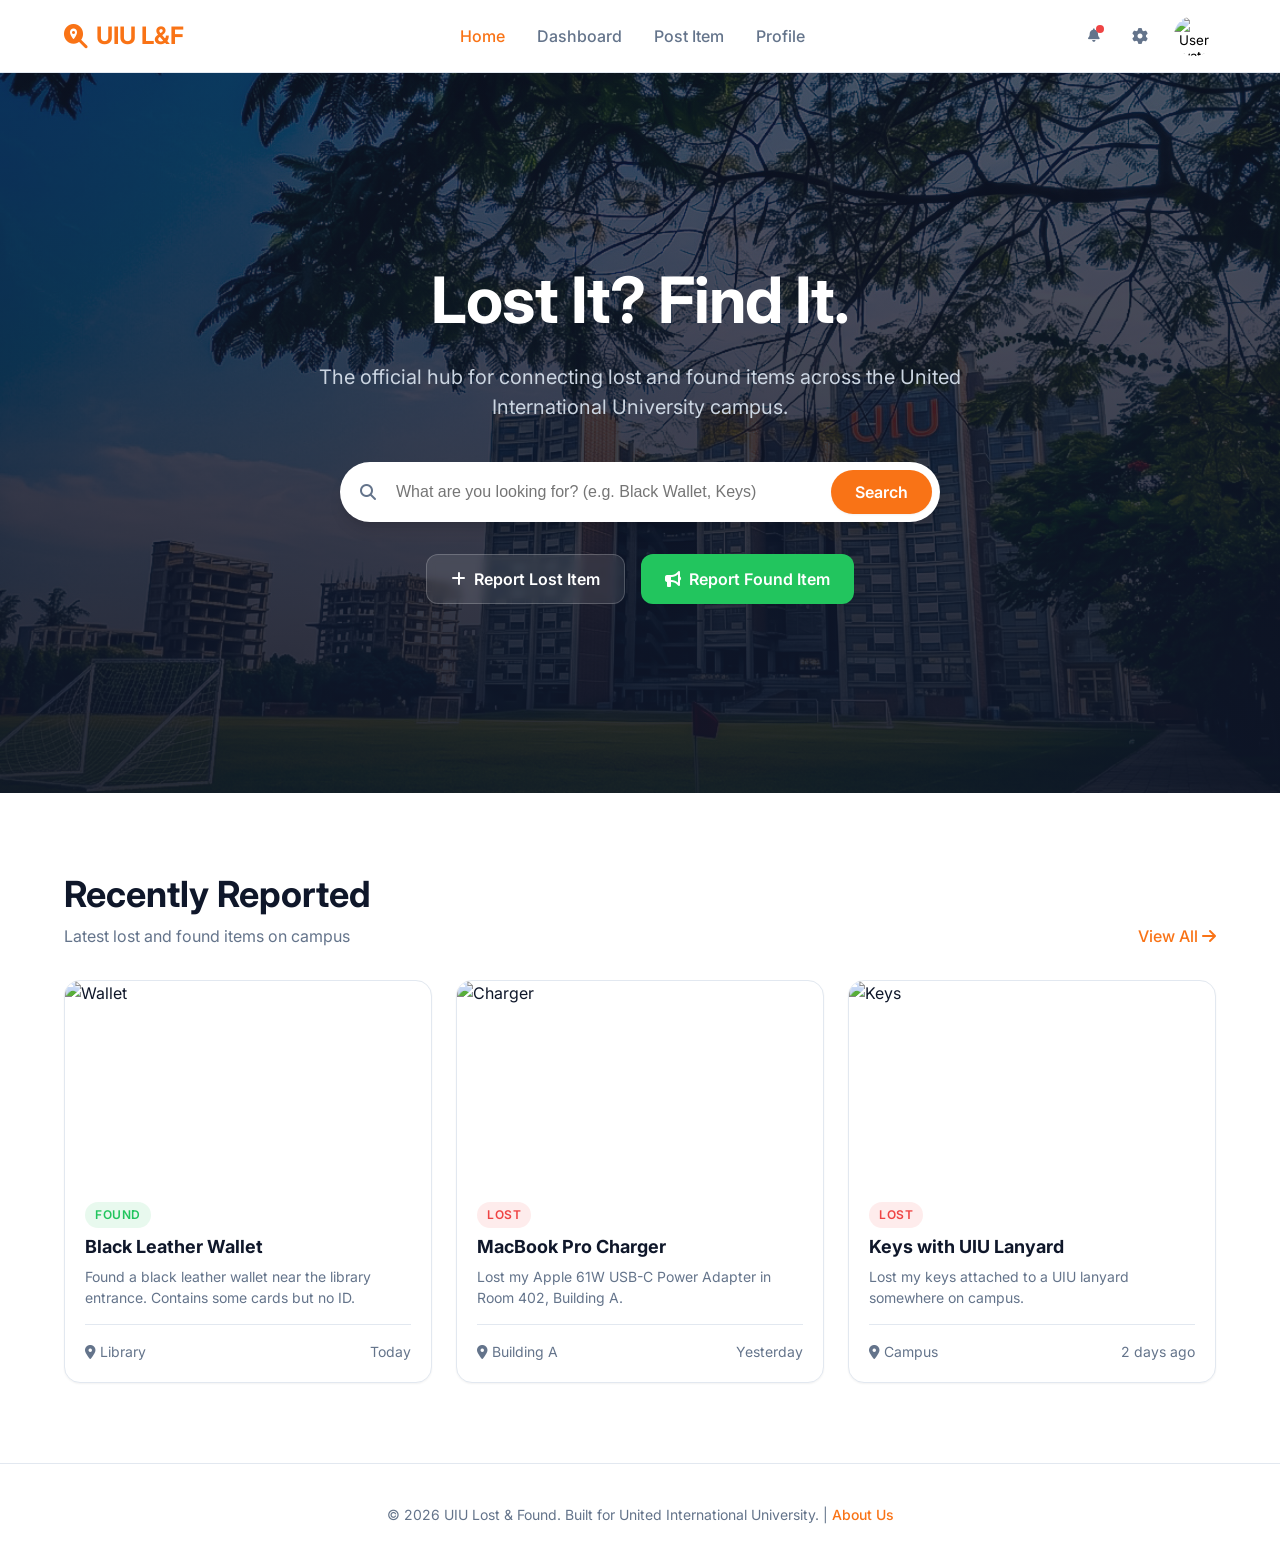
==== index.html @ c74669cc "Add files via upload" ====
<!DOCTYPE html>
<html lang="en" data-theme="light">
<head>
    <meta charset="UTF-8">
    <meta name="viewport" content="width=device-width, initial-scale=1.0">
    <title>UIU Lost & Found | Home</title>
    <meta name="description" content="Find lost items or report found items at United International University.">
    <link rel="stylesheet" href="https://cdnjs.cloudflare.com/ajax/libs/font-awesome/6.4.0/css/all.min.css">
    <link rel="stylesheet" href="css/style.css">
</head>
<body>

    <!-- Navbar -->
    <nav class="navbar">
        <div class="container">
            <a href="index.html" class="logo">
                <i class="fas fa-search-location"></i> UIU L&F
            </a>
            
            <div class="hamburger" id="hamburger">
                <span></span>
                <span></span>
                <span></span>
            </div>

            <ul class="nav-links" id="navMenu">
                <li><a href="index.html" class="nav-link active">Home</a></li>
                <li><a href="dashboard.html" class="nav-link">Dashboard</a></li>
                <li><a href="post.html" class="nav-link">Post Item</a></li>
                <li><a href="profile.html" class="nav-link">Profile</a></li>
            </ul>

            <div class="nav-actions" id="navActions">
                <!-- Logged Out State -->
                <div id="loggedOutState" style="display: none;">
                    <a href="login.html" class="btn btn-primary">Login</a>
                </div>
                
                <!-- Logged In State -->
                <div id="loggedInState" style="display: flex; align-items: center; gap: 16px;">
                    <div style="position: relative;">
                        <button class="btn-icon" id="notifBtn">
                            <i class="fas fa-bell"></i>
                            <span style="position: absolute; top: 4px; right: 4px; width: 8px; height: 8px; background-color: var(--danger); border-radius: 50%;"></span>
                        </button>
                        <!-- Notification Panel -->
                        <div class="notification-panel" id="notifPanel">
                            <div class="notification-header">
                                <h4>Notifications</h4>
                                <a href="#" style="font-size: 0.875rem; color: var(--primary);">Mark all read</a>
                            </div>
                            <div class="notification-list">
                                <div class="notification-item unread">
                                    <i class="fas fa-comment text-primary mt-1"></i>
                                    <div>
                                        <p style="font-size: 0.875rem; margin-bottom: 4px;">Someone commented on your post 'MacBook Charger'</p>
                                        <span style="font-size: 0.75rem; color: var(--text-secondary);">2 mins ago</span>
                                    </div>
                                </div>
                                <div class="notification-item">
                                    <i class="fas fa-check-circle text-success mt-1" style="color: var(--success);"></i>
                                    <div>
                                        <p style="font-size: 0.875rem; margin-bottom: 4px;">Your claimed item 'Blue Water Bottle' was approved</p>
                                        <span style="font-size: 0.75rem; color: var(--text-secondary);">1 day ago</span>
                                    </div>
                                </div>
                            </div>
                        </div>
                    </div>
                    
                    <a href="settings.html" class="btn-icon"><i class="fas fa-cog"></i></a>
                    
                    <div style="position: relative; display: flex; align-items: center;">
                        <button class="profile-avatar-btn" id="profileBtn">
                            <img src="https://ui-avatars.com/api/?name=John+Doe&background=f97316&color=fff" alt="User Avatar" class="profile-avatar">
                        </button>
                        
                        <!-- Profile Dropdown -->
                        <div class="profile-dropdown" id="profileDropdown">
                            <div class="dropdown-header">
                                <img src="https://ui-avatars.com/api/?name=John+Doe&background=f97316&color=fff" alt="User Avatar" class="dropdown-avatar">
                                <div>
                                    <h4>John Doe</h4>
                                    <p>john.doe@uiu.ac.bd</p>
                                </div>
                            </div>
                            <ul class="dropdown-menu">
                                <li><a href="profile.html"><i class="fas fa-user"></i> My Profile</a></li>
                                <li><a href="dashboard.html"><i class="fas fa-th-large"></i> Dashboard</a></li>
                                <li><a href="settings.html"><i class="fas fa-cog"></i> Settings</a></li>
                                <li class="dropdown-divider"></li>
                                <li><a href="#" id="logoutBtn" style="color: var(--danger);"><i class="fas fa-sign-out-alt"></i> Logout</a></li>
                            </ul>
                        </div>
                    </div>
                </div>
            </div>
        </div>
    </nav>

    <!-- Hero Section -->
    <header class="hero">
        <img src="assets/UIU.png" alt="UIU Campus" class="hero-bg">
        <div class="hero-overlay"></div>
        <div class="hero-content">
            <h1>Lost It? Find It.</h1>
            <p>The official hub for connecting lost and found items across the United International University campus.</p>
            
            <div class="hero-search">
                <i class="fas fa-search" style="color: var(--text-secondary); margin-left: 12px; align-self: center;"></i>
                <input type="text" placeholder="What are you looking for? (e.g. Black Wallet, Keys)">
                <button class="btn btn-primary" style="border-radius: var(--radius-full);" onclick="window.location.href='dashboard.html'">Search</button>
            </div>
            
            <div class="mt-4" style="display: flex; gap: 16px; justify-content: center; flex-wrap: wrap;">
                <a href="post.html" class="btn btn-secondary" style="background: rgba(255,255,255,0.1); color: white; border-color: rgba(255,255,255,0.2); backdrop-filter: blur(4px);">
                    <i class="fas fa-plus"></i> Report Lost Item
                </a>
                <a href="post.html" class="btn btn-success">
                    <i class="fas fa-bullhorn"></i> Report Found Item
                </a>
            </div>
        </div>
    </header>

    <!-- Featured Items Section -->
    <section class="section bg-surface">
        <div class="container">
            <div style="display: flex; justify-content: space-between; align-items: flex-end; margin-bottom: 32px;">
                <div>
                    <h2 style="margin-bottom: 8px;">Recently Reported</h2>
                    <p style="color: var(--text-secondary);">Latest lost and found items on campus</p>
                </div>
                <a href="dashboard.html" style="color: var(--primary); font-weight: 500;">View All <i class="fas fa-arrow-right"></i></a>
            </div>

            <div class="grid grid-cols-3">
                <!-- Static Featured Cards for Landing Page -->
                <div class="card">
                    <img src="https://images.unsplash.com/photo-1627123424574-724758594e93?ixlib=rb-4.0.3&auto=format&fit=crop&w=500&q=60" alt="Wallet" class="card-img" loading="lazy">
                    <div class="card-body">
                        <div class="mb-1"><span class="badge badge-found">Found</span></div>
                        <h3 class="card-title">Black Leather Wallet</h3>
                        <p class="card-text">Found a black leather wallet near the library entrance. Contains some cards but no ID.</p>
                        <div class="card-footer">
                            <span style="font-size: 0.875rem; color: var(--text-secondary);"><i class="fas fa-map-marker-alt"></i> Library</span>
                            <span style="font-size: 0.875rem; color: var(--text-secondary);">Today</span>
                        </div>
                    </div>
                </div>

                <div class="card">
                    <img src="https://images.unsplash.com/photo-1583863788434-e58a36330cf0?ixlib=rb-4.0.3&auto=format&fit=crop&w=500&q=60" alt="Charger" class="card-img" loading="lazy">
                    <div class="card-body">
                        <div class="mb-1"><span class="badge badge-lost">Lost</span></div>
                        <h3 class="card-title">MacBook Pro Charger</h3>
                        <p class="card-text">Lost my Apple 61W USB-C Power Adapter in Room 402, Building A.</p>
                        <div class="card-footer">
                            <span style="font-size: 0.875rem; color: var(--text-secondary);"><i class="fas fa-map-marker-alt"></i> Building A</span>
                            <span style="font-size: 0.875rem; color: var(--text-secondary);">Yesterday</span>
                        </div>
                    </div>
                </div>

                <div class="card">
                    <img src="https://images.unsplash.com/photo-1582139329536-e7284fece509?ixlib=rb-4.0.3&auto=format&fit=crop&w=500&q=60" alt="Keys" class="card-img" loading="lazy">
                    <div class="card-body">
                        <div class="mb-1"><span class="badge badge-lost">Lost</span></div>
                        <h3 class="card-title">Keys with UIU Lanyard</h3>
                        <p class="card-text">Lost my keys attached to a UIU lanyard somewhere on campus.</p>
                        <div class="card-footer">
                            <span style="font-size: 0.875rem; color: var(--text-secondary);"><i class="fas fa-map-marker-alt"></i> Campus</span>
                            <span style="font-size: 0.875rem; color: var(--text-secondary);">2 days ago</span>
                        </div>
                    </div>
                </div>
            </div>
        </div>
    </section>

    <!-- Footer -->
    <footer style="background-color: var(--surface-color); padding: 40px 0; border-top: 1px solid var(--border-color); text-align: center;">
        <div class="container">
            <p style="color: var(--text-secondary); font-size: 0.875rem;">&copy; 2026 UIU Lost & Found. Built for United International University.</p>
        </div>
    </footer>

    <script src="js/data.js"></script>
    <script src="js/components.js"></script>
    <script src="js/app.js"></script>
</body>
</html>
---- css/style.css ----
@import url('https://fonts.googleapis.com/css2?family=Inter:wght@300;400;500;600;700&display=swap');

:root {
  /* Color System */
  --primary: #f97316;
  --primary-hover: #ea580c;
  --primary-light: #ffedd5;
  --secondary: #0ea5e9;
  --success: #22c55e;
  --danger: #ef4444;
  --warning: #f59e0b;
  
  /* Light Theme */
  --bg-color: #f8fafc;
  --surface-color: #ffffff;
  --text-primary: #0f172a;
  --text-secondary: #64748b;
  --border-color: #e2e8f0;
  
  /* Utilities */
  --shadow-sm: 0 1px 2px 0 rgb(0 0 0 / 0.05);
  --shadow-md: 0 4px 6px -1px rgb(0 0 0 / 0.1), 0 2px 4px -2px rgb(0 0 0 / 0.1);
  --shadow-lg: 0 10px 15px -3px rgb(0 0 0 / 0.1), 0 4px 6px -4px rgb(0 0 0 / 0.1);
  --shadow-hover: 0 20px 25px -5px rgb(0 0 0 / 0.1), 0 8px 10px -6px rgb(0 0 0 / 0.1);
  --radius-sm: 8px;
  --radius-md: 12px;
  --radius-lg: 16px;
  --radius-full: 9999px;
  
  --transition: all 0.3s ease;
  
  --container-width: 1200px;
}

[data-theme='dark'] {
  --bg-color: #0f172a;
  --surface-color: #1e293b;
  --text-primary: #f8fafc;
  --text-secondary: #94a3b8;
  --border-color: #334155;
  --primary-light: #431407;
  --shadow-sm: 0 1px 2px 0 rgb(0 0 0 / 0.3);
  --shadow-md: 0 4px 6px -1px rgb(0 0 0 / 0.4), 0 2px 4px -2px rgb(0 0 0 / 0.3);
  --shadow-lg: 0 10px 15px -3px rgb(0 0 0 / 0.5), 0 4px 6px -4px rgb(0 0 0 / 0.4);
  --shadow-hover: 0 20px 25px -5px rgb(0 0 0 / 0.6), 0 8px 10px -6px rgb(0 0 0 / 0.5);
}

* {
  margin: 0;
  padding: 0;
  box-sizing: border-box;
}

body {
  font-family: 'Inter', sans-serif;
  background-color: var(--bg-color);
  color: var(--text-primary);
  line-height: 1.5;
  transition: background-color var(--transition), color var(--transition);
  -webkit-font-smoothing: antialiased;
}

a {
  text-decoration: none;
  color: inherit;
}

ul {
  list-style: none;
}

button {
  cursor: pointer;
  border: none;
  background: none;
  font-family: inherit;
}

img {
  max-width: 100%;
  display: block;
}

/* Layout */
.container {
  max-width: var(--container-width);
  margin: 0 auto;
  padding: 0 24px;
}

/* Typography */
h1, h2, h3, h4, h5, h6 {
  font-weight: 700;
  line-height: 1.2;
}

h1 { font-size: 3rem; }
h2 { font-size: 2.25rem; }
h3 { font-size: 1.5rem; }

/* Buttons */
.btn {
  display: inline-flex;
  align-items: center;
  justify-content: center;
  padding: 12px 24px;
  border-radius: var(--radius-md);
  font-weight: 600;
  font-size: 1rem;
  transition: var(--transition);
  gap: 8px;
}

.btn-primary {
  background-color: var(--primary);
  color: white;
  box-shadow: var(--shadow-sm);
}

.btn-primary:hover {
  background-color: var(--primary-hover);
  transform: translateY(-2px);
  box-shadow: var(--shadow-md);
}

.btn-secondary {
  background-color: var(--surface-color);
  color: var(--text-primary);
  border: 1px solid var(--border-color);
}

.btn-secondary:hover {
  background-color: var(--bg-color);
  transform: translateY(-2px);
}

.btn-success {
  background-color: var(--success);
  color: white;
  box-shadow: var(--shadow-sm);
}

.btn-success:hover {
  background-color: #15803d;
  transform: translateY(-2px);
  box-shadow: var(--shadow-md);
}

.btn-icon {
  padding: 8px;
  border-radius: var(--radius-full);
  display: flex;
  align-items: center;
  justify-content: center;
  color: var(--text-secondary);
  transition: var(--transition);
}

.btn-icon:hover {
  background-color: var(--border-color);
  color: var(--text-primary);
}

/* Forms */
.form-group {
  margin-bottom: 20px;
}

.form-label {
  display: block;
  margin-bottom: 8px;
  font-weight: 500;
  color: var(--text-primary);
}

.form-control {
  width: 100%;
  padding: 12px 16px;
  border-radius: var(--radius-md);
  border: 1px solid var(--border-color);
  background-color: var(--bg-color);
  color: var(--text-primary);
  font-family: inherit;
  font-size: 1rem;
  transition: var(--transition);
}

.form-control:focus {
  outline: none;
  border-color: var(--primary);
  box-shadow: 0 0 0 3px var(--primary-light);
}

[data-theme='dark'] .toggle-password {
  color: #ffffff !important;
}

/* Navbar */
.navbar {
  position: sticky;
  top: 0;
  z-index: 100;
  background-color: rgba(var(--surface-color), 0.8);
  backdrop-filter: blur(12px);
  -webkit-backdrop-filter: blur(12px);
  border-bottom: 1px solid var(--border-color);
  background-color: var(--surface-color);
}

.navbar .container {
  display: flex;
  justify-content: space-between;
  align-items: center;
  height: 72px;
}

.logo {
  font-size: 1.5rem;
  font-weight: 700;
  color: var(--primary);
  display: flex;
  align-items: center;
  gap: 8px;
}

.nav-links {
  display: flex;
  gap: 32px;
  align-items: center;
}

.nav-link {
  font-weight: 500;
  color: var(--text-secondary);
  transition: var(--transition);
}

.nav-link:hover, .nav-link.active {
  color: var(--primary);
}

.nav-actions {
  display: flex;
  align-items: center;
  gap: 16px;
}

/* Cards */
.card {
  background-color: var(--surface-color);
  border-radius: var(--radius-lg);
  border: 1px solid var(--border-color);
  overflow: hidden;
  transition: var(--transition);
  box-shadow: var(--shadow-sm);
}

.card:hover {
  transform: translateY(-4px);
  box-shadow: var(--shadow-hover);
}

.card-img {
  width: 100%;
  height: 200px;
  object-fit: cover;
}

.card-body {
  padding: 20px;
}

.card-title {
  font-size: 1.125rem;
  margin-bottom: 8px;
}

.card-text {
  color: var(--text-secondary);
  font-size: 0.875rem;
  margin-bottom: 16px;
  display: -webkit-box;
  -webkit-line-clamp: 2;
  -webkit-box-orient: vertical;
  overflow: hidden;
}

.card-footer {
  display: flex;
  justify-content: space-between;
  align-items: center;
  padding-top: 16px;
  border-top: 1px solid var(--border-color);
}

/* Badges */
.badge {
  display: inline-flex;
  align-items: center;
  padding: 4px 10px;
  border-radius: var(--radius-full);
  font-size: 0.75rem;
  font-weight: 600;
  text-transform: uppercase;
  letter-spacing: 0.5px;
}

.badge-lost {
  background-color: rgba(239, 68, 68, 0.1);
  color: var(--danger);
}

.badge-found {
  background-color: rgba(34, 197, 94, 0.1);
  color: var(--success);
}

.badge-returned {
  background-color: rgba(14, 165, 233, 0.1);
  color: var(--secondary);
}

/* Hero Section */
.hero {
  position: relative;
  height: 80vh;
  min-height: 600px;
  display: flex;
  align-items: center;
  justify-content: center;
  text-align: center;
  color: white;
  overflow: hidden;
}

.hero-bg {
  position: absolute;
  top: 0;
  left: 0;
  width: 100%;
  height: 100%;
  object-fit: cover;
  z-index: -2;
}

.hero-overlay {
  position: absolute;
  top: 0;
  left: 0;
  width: 100%;
  height: 100%;
  background: linear-gradient(to bottom, rgba(15, 23, 42, 0.7), rgba(15, 23, 42, 0.9));
  z-index: -1;
}

[data-theme='dark'] .hero-overlay {
  background: linear-gradient(to bottom, rgba(15, 23, 42, 0.8), rgba(15, 23, 42, 0.95));
}

.hero-content {
  max-width: 800px;
  padding: 0 24px;
}

.hero h1 {
  margin-bottom: 24px;
  font-size: 4rem;
  letter-spacing: -1px;
}

.hero p {
  font-size: 1.25rem;
  color: #cbd5e1;
  margin-bottom: 40px;
}

.hero-search {
  display: flex;
  max-width: 600px;
  margin: 0 auto;
  background: white;
  border-radius: var(--radius-full);
  padding: 8px;
  box-shadow: var(--shadow-lg);
}

.hero-search input {
  flex: 1;
  border: none;
  background: transparent;
  padding: 0 20px;
  font-size: 1rem;
  color: #0f172a;
  outline: none;
}

/* Drag & Drop */
.drag-drop-area {
  border: 2px dashed var(--border-color);
  border-radius: var(--radius-md);
  padding: 40px;
  text-align: center;
  cursor: pointer;
  transition: var(--transition);
  background-color: var(--bg-color);
}

.drag-drop-area:hover, .drag-drop-area.dragover {
  border-color: var(--primary);
  background-color: var(--primary-light);
}

.drag-drop-icon {
  font-size: 3rem;
  color: var(--text-secondary);
  margin-bottom: 16px;
}

/* Modals */
.modal-overlay {
  position: fixed;
  top: 0;
  left: 0;
  width: 100%;
  height: 100%;
  background-color: rgba(0, 0, 0, 0.5);
  backdrop-filter: blur(4px);
  z-index: 1000;
  display: flex;
  align-items: center;
  justify-content: center;
  opacity: 0;
  visibility: hidden;
  transition: var(--transition);
}

.modal-overlay.active {
  opacity: 1;
  visibility: visible;
}

.modal {
  background-color: var(--surface-color);
  border-radius: var(--radius-lg);
  width: 100%;
  max-width: 500px;
  padding: 32px;
  box-shadow: var(--shadow-hover);
  transform: translateY(20px) scale(0.95);
  transition: var(--transition);
}

.modal-overlay.active .modal {
  transform: translateY(0) scale(1);
}

.modal-header {
  display: flex;
  justify-content: space-between;
  align-items: center;
  margin-bottom: 24px;
}

.modal-close {
  cursor: pointer;
  color: var(--text-secondary);
}

.modal-close:hover {
  color: var(--text-primary);
}

/* Toasts */
.toast-container {
  position: fixed;
  bottom: 24px;
  right: 24px;
  z-index: 1100;
  display: flex;
  flex-direction: column;
  gap: 12px;
}

.toast {
  background-color: var(--surface-color);
  color: var(--text-primary);
  padding: 16px 24px;
  border-radius: var(--radius-md);
  box-shadow: var(--shadow-lg);
  display: flex;
  align-items: center;
  gap: 12px;
  border-left: 4px solid var(--primary);
  transform: translateX(120%);
  transition: transform 0.3s cubic-bezier(0.68, -0.55, 0.265, 1.55);
}

.toast.show {
  transform: translateX(0);
}

.toast-success {
  border-left-color: var(--success);
}

.toast-icon {
  font-size: 1.25rem;
}

.toast-success .toast-icon {
  color: var(--success);
}

/* Grid Layouts */
.grid {
  display: grid;
  gap: 24px;
}

.grid-cols-2 { grid-template-columns: repeat(2, 1fr); }
.grid-cols-3 { grid-template-columns: repeat(3, 1fr); }
.grid-cols-4 { grid-template-columns: repeat(4, 1fr); }

/* Utilities */
.text-center { text-align: center; }
.mt-1 { margin-top: 8px; }
.mt-2 { margin-top: 16px; }
.mt-3 { margin-top: 24px; }
.mt-4 { margin-top: 32px; }
.mt-5 { margin-top: 40px; }
.mb-1 { margin-bottom: 8px; }
.mb-2 { margin-bottom: 16px; }
.mb-3 { margin-bottom: 24px; }
.mb-4 { margin-bottom: 32px; }
.mb-5 { margin-bottom: 40px; }

.section { padding: 80px 0; }
.bg-surface { background-color: var(--surface-color); }

/* Notifications Dropdown */
.notification-panel {
  position: absolute;
  top: 100%;
  right: 0;
  width: 350px;
  background-color: var(--surface-color);
  border-radius: var(--radius-md);
  box-shadow: var(--shadow-lg);
  border: 1px solid var(--border-color);
  margin-top: 16px;
  opacity: 0;
  visibility: hidden;
  transform: translateY(-10px);
  transition: var(--transition);
  z-index: 200;
}

.notification-panel.active {
  opacity: 1;
  visibility: visible;
  transform: translateY(0);
}

.notification-header {
  padding: 16px;
  border-bottom: 1px solid var(--border-color);
  display: flex;
  justify-content: space-between;
  align-items: center;
}

.notification-list {
  max-height: 400px;
  overflow-y: auto;
}

.notification-item {
  padding: 16px;
  border-bottom: 1px solid var(--border-color);
  display: flex;
  gap: 16px;
  transition: var(--transition);
}

.notification-item:hover {
  background-color: var(--bg-color);
}

.notification-item.unread {
  background-color: var(--primary-light);
}

/* Profile Dropdown */
.profile-avatar-btn {
  padding: 0;
  border-radius: 50%;
  border: 2px solid transparent;
  transition: var(--transition);
  display: flex;
  align-items: center;
  justify-content: center;
}

.profile-avatar-btn:hover, .profile-avatar-btn.active {
  border-color: var(--primary);
  box-shadow: var(--shadow-md);
}

.profile-avatar {
  width: 40px;
  height: 40px;
  border-radius: 50%;
  object-fit: cover;
}

.profile-dropdown {
  position: absolute;
  top: 100%;
  right: 0;
  width: 280px;
  background-color: var(--surface-color);
  border-radius: var(--radius-md);
  box-shadow: var(--shadow-lg);
  border: 1px solid var(--border-color);
  margin-top: 16px;
  opacity: 0;
  visibility: hidden;
  transform: translateY(-10px);
  transition: var(--transition);
  z-index: 200;
}

.profile-dropdown.active {
  opacity: 1;
  visibility: visible;
  transform: translateY(0);
}

.dropdown-header {
  padding: 16px;
  border-bottom: 1px solid var(--border-color);
  display: flex;
  align-items: center;
  gap: 12px;
}

.dropdown-avatar {
  width: 48px;
  height: 48px;
  border-radius: 50%;
  object-fit: cover;
}

.dropdown-header h4 {
  font-size: 1rem;
  margin-bottom: 2px;
  color: var(--text-primary);
}

.dropdown-header p {
  font-size: 0.875rem;
  color: var(--text-secondary);
  word-break: break-all;
}

.dropdown-menu {
  padding: 8px 0;
}

.dropdown-menu li a {
  display: flex;
  align-items: center;
  gap: 12px;
  padding: 10px 16px;
  color: var(--text-primary);
  transition: var(--transition);
  font-size: 0.95rem;
}

.dropdown-menu li a:hover {
  background-color: var(--bg-color);
  color: var(--primary);
}

.dropdown-menu li a i {
  font-size: 1.1rem;
  width: 20px;
  text-align: center;
  color: var(--text-secondary);
}

.dropdown-menu li a:hover i {
  color: inherit;
}

.dropdown-divider {
  height: 1px;
  background-color: var(--border-color);
  margin: 8px 0;
}

/* Skeletons */
  background: linear-gradient(90deg, var(--bg-color) 25%, var(--border-color) 50%, var(--bg-color) 75%);
  background-size: 200% 100%;
  animation: loading 1.5s infinite;
  border-radius: var(--radius-sm);
}

@keyframes loading {
  0% { background-position: 200% 0; }
  100% { background-position: -200% 0; }
}

.skeleton-text { height: 16px; margin-bottom: 8px; width: 100%; }
.skeleton-text.short { width: 60%; }
.skeleton-img { height: 200px; width: 100%; }

/* Mobile Menu */
.hamburger {
  display: none;
  flex-direction: column;
  gap: 5px;
  cursor: pointer;
}

.hamburger span {
  width: 25px;
  height: 3px;
  background-color: var(--text-primary);
  border-radius: 3px;
  transition: var(--transition);
}

@media (max-width: 768px) {
  .nav-links, .nav-actions {
    display: none;
  }
  
  .hamburger {
    display: flex;
  }

  .nav-menu.active {
    display: flex;
    flex-direction: column;
    position: absolute;
    top: 72px;
    left: 0;
    width: 100%;
    background-color: var(--surface-color);
    padding: 24px;
    box-shadow: var(--shadow-md);
    gap: 16px;
  }
  
  .nav-menu.active .nav-links,
  .nav-menu.active .nav-actions {
    display: flex;
    flex-direction: column;
    width: 100%;
    align-items: flex-start;
  }

  .nav-menu.active #loggedInState {
    width: 100%;
    justify-content: space-between;
  }

  .profile-dropdown {
    position: static;
    width: 100%;
    box-shadow: none;
    border: none;
    margin-top: 8px;
    background-color: transparent;
    display: none;
  }
  
  .profile-dropdown.active {
    display: block;
    transform: none;
  }

  .grid-cols-2, .grid-cols-3, .grid-cols-4 {
    grid-template-columns: 1fr;
  }
  
  .hero h1 {
    font-size: 2.5rem;
  }
}

/* Tabs */
.tabs {
  display: flex;
  gap: 32px;
  border-bottom: 1px solid var(--border-color);
  margin-bottom: 24px;
}

.tab {
  padding: 12px 0;
  font-weight: 500;
  color: var(--text-secondary);
  cursor: pointer;
  position: relative;
  transition: var(--transition);
}

.tab:hover {
  color: var(--text-primary);
}

.tab.active {
  color: var(--primary);
}

.tab.active::after {
  content: '';
  position: absolute;
  bottom: -1px;
  left: 0;
  width: 100%;
  height: 2px;
  background-color: var(--primary);
}

.tab-content {
  display: none;
}

.tab-content.active {
  display: block;
}

/* Filters */
.filters-bar {
  display: flex;
  justify-content: space-between;
  align-items: center;
  padding: 16px;
  background-color: var(--surface-color);
  border-radius: var(--radius-md);
  margin-bottom: 24px;
  box-shadow: var(--shadow-sm);
  flex-wrap: wrap;
  gap: 16px;
}

.filter-group {
  display: flex;
  gap: 12px;
}

/* Empty State */
.empty-state {
  text-align: center;
  padding: 60px 20px;
  color: var(--text-secondary);
}

.empty-state i {
  font-size: 48px;
  margin-bottom: 16px;
  color: var(--border-color);
}
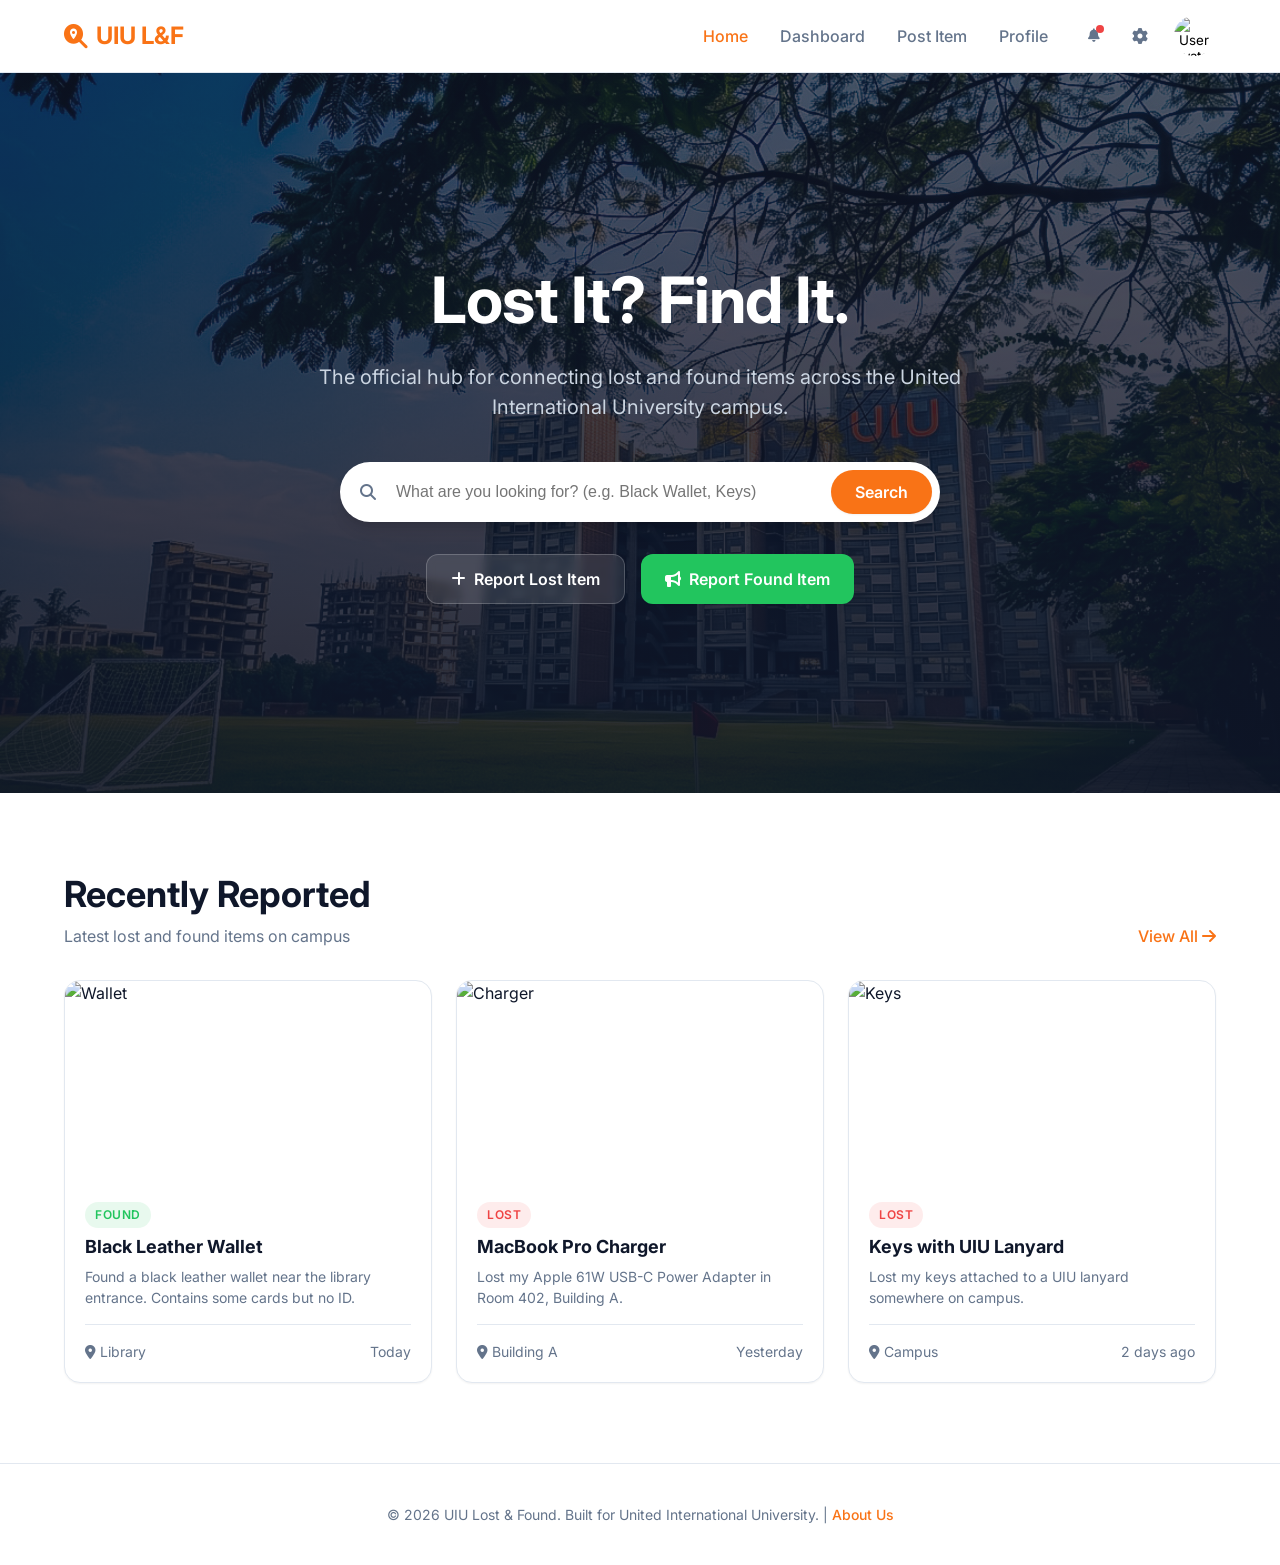
==== commit af7d98f5: "updated frontend UI and fixed login system and cards and profile" ====
--- a/index.html
+++ b/index.html
@@ -23,74 +23,76 @@
                 <span></span>
             </div>
 
-            <ul class="nav-links" id="navMenu">
-                <li><a href="index.html" class="nav-link active">Home</a></li>
-                <li><a href="dashboard.html" class="nav-link">Dashboard</a></li>
-                <li><a href="post.html" class="nav-link">Post Item</a></li>
-                <li><a href="profile.html" class="nav-link">Profile</a></li>
-            </ul>
+            <div class="nav-menu" id="navMenu">
+                <ul class="nav-links">
+                    <li><a href="index.html" class="nav-link active">Home</a></li>
+                    <li><a href="dashboard.html" class="nav-link">Dashboard</a></li>
+                    <li><a href="post.html" class="nav-link">Post Item</a></li>
+                    <li><a href="profile.html" class="nav-link">Profile</a></li>
+                </ul>
 
-            <div class="nav-actions" id="navActions">
-                <!-- Logged Out State -->
-                <div id="loggedOutState" style="display: none;">
-                    <a href="login.html" class="btn btn-primary">Login</a>
-                </div>
-                
-                <!-- Logged In State -->
-                <div id="loggedInState" style="display: flex; align-items: center; gap: 16px;">
-                    <div style="position: relative;">
-                        <button class="btn-icon" id="notifBtn">
-                            <i class="fas fa-bell"></i>
-                            <span style="position: absolute; top: 4px; right: 4px; width: 8px; height: 8px; background-color: var(--danger); border-radius: 50%;"></span>
-                        </button>
-                        <!-- Notification Panel -->
-                        <div class="notification-panel" id="notifPanel">
-                            <div class="notification-header">
-                                <h4>Notifications</h4>
-                                <a href="#" style="font-size: 0.875rem; color: var(--primary);">Mark all read</a>
-                            </div>
-                            <div class="notification-list">
-                                <div class="notification-item unread">
-                                    <i class="fas fa-comment text-primary mt-1"></i>
-                                    <div>
-                                        <p style="font-size: 0.875rem; margin-bottom: 4px;">Someone commented on your post 'MacBook Charger'</p>
-                                        <span style="font-size: 0.75rem; color: var(--text-secondary);">2 mins ago</span>
+                <div class="nav-actions" id="navActions">
+                    <!-- Logged Out State -->
+                    <div id="loggedOutState" style="display: none;">
+                        <a href="login.html" class="btn btn-primary">Login</a>
+                    </div>
+                    
+                    <!-- Logged In State -->
+                    <div id="loggedInState" style="display: flex; align-items: center; gap: 16px;">
+                        <div style="position: relative;">
+                            <button class="btn-icon" id="notifBtn">
+                                <i class="fas fa-bell"></i>
+                                <span style="position: absolute; top: 4px; right: 4px; width: 8px; height: 8px; background-color: var(--danger); border-radius: 50%;"></span>
+                            </button>
+                            <!-- Notification Panel -->
+                            <div class="notification-panel" id="notifPanel">
+                                <div class="notification-header">
+                                    <h4>Notifications</h4>
+                                    <a href="#" style="font-size: 0.875rem; color: var(--primary);">Mark all read</a>
+                                </div>
+                                <div class="notification-list">
+                                    <div class="notification-item unread">
+                                        <i class="fas fa-comment text-primary mt-1"></i>
+                                        <div>
+                                            <p style="font-size: 0.875rem; margin-bottom: 4px;">Someone commented on your post 'MacBook Charger'</p>
+                                            <span style="font-size: 0.75rem; color: var(--text-secondary);">2 mins ago</span>
+                                        </div>
                                     </div>
-                                </div>
-                                <div class="notification-item">
-                                    <i class="fas fa-check-circle text-success mt-1" style="color: var(--success);"></i>
-                                    <div>
-                                        <p style="font-size: 0.875rem; margin-bottom: 4px;">Your claimed item 'Blue Water Bottle' was approved</p>
-                                        <span style="font-size: 0.75rem; color: var(--text-secondary);">1 day ago</span>
+                                    <div class="notification-item">
+                                        <i class="fas fa-check-circle text-success mt-1" style="color: var(--success);"></i>
+                                        <div>
+                                            <p style="font-size: 0.875rem; margin-bottom: 4px;">Your claimed item 'Blue Water Bottle' was approved</p>
+                                            <span style="font-size: 0.75rem; color: var(--text-secondary);">1 day ago</span>
+                                        </div>
                                     </div>
                                 </div>
                             </div>
                         </div>
-                    </div>
-                    
-                    <a href="settings.html" class="btn-icon"><i class="fas fa-cog"></i></a>
-                    
-                    <div style="position: relative; display: flex; align-items: center;">
-                        <button class="profile-avatar-btn" id="profileBtn">
-                            <img src="https://ui-avatars.com/api/?name=John+Doe&background=f97316&color=fff" alt="User Avatar" class="profile-avatar">
-                        </button>
                         
-                        <!-- Profile Dropdown -->
-                        <div class="profile-dropdown" id="profileDropdown">
-                            <div class="dropdown-header">
-                                <img src="https://ui-avatars.com/api/?name=John+Doe&background=f97316&color=fff" alt="User Avatar" class="dropdown-avatar">
-                                <div>
-                                    <h4>John Doe</h4>
-                                    <p>john.doe@uiu.ac.bd</p>
+                        <a href="settings.html" class="btn-icon"><i class="fas fa-cog"></i></a>
+                        
+                        <div style="position: relative; display: flex; align-items: center;">
+                            <button class="profile-avatar-btn" id="profileBtn">
+                                <img src="https://ui-avatars.com/api/?name=Mst+Mim&background=f97316&color=fff" alt="User Avatar" class="profile-avatar">
+                            </button>
+                            
+                            <!-- Profile Dropdown -->
+                            <div class="profile-dropdown" id="profileDropdown">
+                                <div class="dropdown-header">
+                                    <img src="https://ui-avatars.com/api/?name=Mst+Mim&background=f97316&color=fff" alt="User Avatar" class="dropdown-avatar">
+                                    <div>
+                                        <h4>Mst. Mim</h4>
+                                        <p>mst.mim@uiu.ac.bd</p>
+                                    </div>
                                 </div>
+                                <ul class="dropdown-menu">
+                                    <li><a href="profile.html"><i class="fas fa-user"></i> My Profile</a></li>
+                                    <li><a href="dashboard.html"><i class="fas fa-th-large"></i> Dashboard</a></li>
+                                    <li><a href="settings.html"><i class="fas fa-cog"></i> Settings</a></li>
+                                    <li class="dropdown-divider"></li>
+                                    <li><a href="#" id="logoutBtn" style="color: var(--danger);"><i class="fas fa-sign-out-alt"></i> Logout</a></li>
+                                </ul>
                             </div>
-                            <ul class="dropdown-menu">
-                                <li><a href="profile.html"><i class="fas fa-user"></i> My Profile</a></li>
-                                <li><a href="dashboard.html"><i class="fas fa-th-large"></i> Dashboard</a></li>
-                                <li><a href="settings.html"><i class="fas fa-cog"></i> Settings</a></li>
-                                <li class="dropdown-divider"></li>
-                                <li><a href="#" id="logoutBtn" style="color: var(--danger);"><i class="fas fa-sign-out-alt"></i> Logout</a></li>
-                            </ul>
                         </div>
                     </div>
                 </div>
--- a/css/style.css
+++ b/css/style.css
@@ -200,11 +200,10 @@
   position: sticky;
   top: 0;
   z-index: 100;
-  background-color: rgba(var(--surface-color), 0.8);
+  background-color: var(--surface-color);
   backdrop-filter: blur(12px);
   -webkit-backdrop-filter: blur(12px);
   border-bottom: 1px solid var(--border-color);
-  background-color: var(--surface-color);
 }
 
 .navbar .container {
@@ -221,6 +220,12 @@
   display: flex;
   align-items: center;
   gap: 8px;
+}
+
+.nav-menu {
+  display: flex;
+  align-items: center;
+  gap: 32px;
 }
 
 .nav-links {
@@ -279,10 +284,11 @@
   color: var(--text-secondary);
   font-size: 0.875rem;
   margin-bottom: 16px;
+  overflow: hidden;
   display: -webkit-box;
+  -webkit-box-orient: vertical;
   -webkit-line-clamp: 2;
-  -webkit-box-orient: vertical;
-  overflow: hidden;
+  line-clamp: 2;
 }
 
 .card-footer {
@@ -700,6 +706,7 @@
 }
 
 /* Skeletons */
+.skeleton {
   background: linear-gradient(90deg, var(--bg-color) 25%, var(--border-color) 50%, var(--bg-color) 75%);
   background-size: 200% 100%;
   animation: loading 1.5s infinite;
@@ -732,26 +739,44 @@
 }
 
 @media (max-width: 768px) {
-  .nav-links, .nav-actions {
+  .nav-menu {
     display: none;
   }
-  
+
   .hamburger {
     display: flex;
+    z-index: 101;
+  }
+
+  .hamburger.active span:nth-child(1) {
+    transform: translateY(8px) rotate(45deg);
+  }
+
+  .hamburger.active span:nth-child(2) {
+    opacity: 0;
+  }
+
+  .hamburger.active span:nth-child(3) {
+    transform: translateY(-8px) rotate(-45deg);
   }
 
   .nav-menu.active {
     display: flex;
     flex-direction: column;
-    position: absolute;
+    position: fixed;
     top: 72px;
     left: 0;
     width: 100%;
+    height: calc(100vh - 72px);
     background-color: var(--surface-color);
     padding: 24px;
     box-shadow: var(--shadow-md);
-    gap: 16px;
-  }
+    gap: 24px;
+    z-index: 100;
+    overflow-y: auto;
+    animation: slideIn 0.3s ease-out;
+  }
+
   
   .nav-menu.active .nav-links,
   .nav-menu.active .nav-actions {
@@ -790,6 +815,11 @@
   }
 }
 
+@keyframes slideIn {
+  from { transform: translateY(-10px); opacity: 0; }
+  to { transform: translateY(0); opacity: 1; }
+}
+
 /* Tabs */
 .tabs {
   display: flex;
@@ -864,3 +894,89 @@
   margin-bottom: 16px;
   color: var(--border-color);
 }
+
+/* Item Card Clickable */
+.item-card-clickable {
+  cursor: pointer;
+}
+.item-card-clickable:hover {
+  border-color: var(--primary);
+}
+
+/* Date Picker Icon Fix */
+input[type="date"]::-webkit-calendar-picker-indicator {
+  cursor: pointer;
+  opacity: 0.6;
+  transition: var(--transition);
+  filter: invert(0.5) sepia(1) saturate(5) hue-rotate(350deg);
+}
+
+input[type="date"]:focus::-webkit-calendar-picker-indicator,
+input[type="date"]:hover::-webkit-calendar-picker-indicator {
+  opacity: 1;
+}
+
+[data-theme='dark'] input[type="date"]::-webkit-calendar-picker-indicator {
+  filter: invert(1) sepia(1) saturate(5) hue-rotate(350deg) brightness(1.2);
+}
+
+/* Item Details Modal Custom Styling */
+.item-details-modal {
+  max-width: 800px;
+  width: 95%;
+  padding: 0;
+  overflow: hidden;
+  display: flex;
+  flex-direction: column;
+}
+
+.item-details-modal .modal-header {
+  padding: 24px 32px 0;
+}
+
+.item-details-content {
+  display: flex;
+  flex-direction: column;
+  max-height: 80vh;
+  overflow-y: auto;
+}
+
+@media (min-width: 768px) {
+  .item-details-content {
+    flex-direction: row;
+  }
+  .item-details-img-container {
+    flex: 1;
+    border-right: 1px solid var(--border-color);
+  }
+  .item-details-info {
+    flex: 1;
+    padding: 24px 32px 32px;
+  }
+}
+
+.item-details-img-container {
+  padding: 24px 32px;
+  display: flex;
+  align-items: center;
+  justify-content: center;
+  background-color: var(--bg-color);
+}
+
+.item-details-img {
+  max-height: 400px;
+  object-fit: contain;
+  border-radius: var(--radius-md);
+}
+
+@media (max-width: 767px) {
+  .item-details-img-container {
+    padding: 16px;
+  }
+  .item-details-info {
+    padding: 16px;
+  }
+  .item-details-modal .modal-header {
+    padding: 16px 16px 0;
+  }
+}
